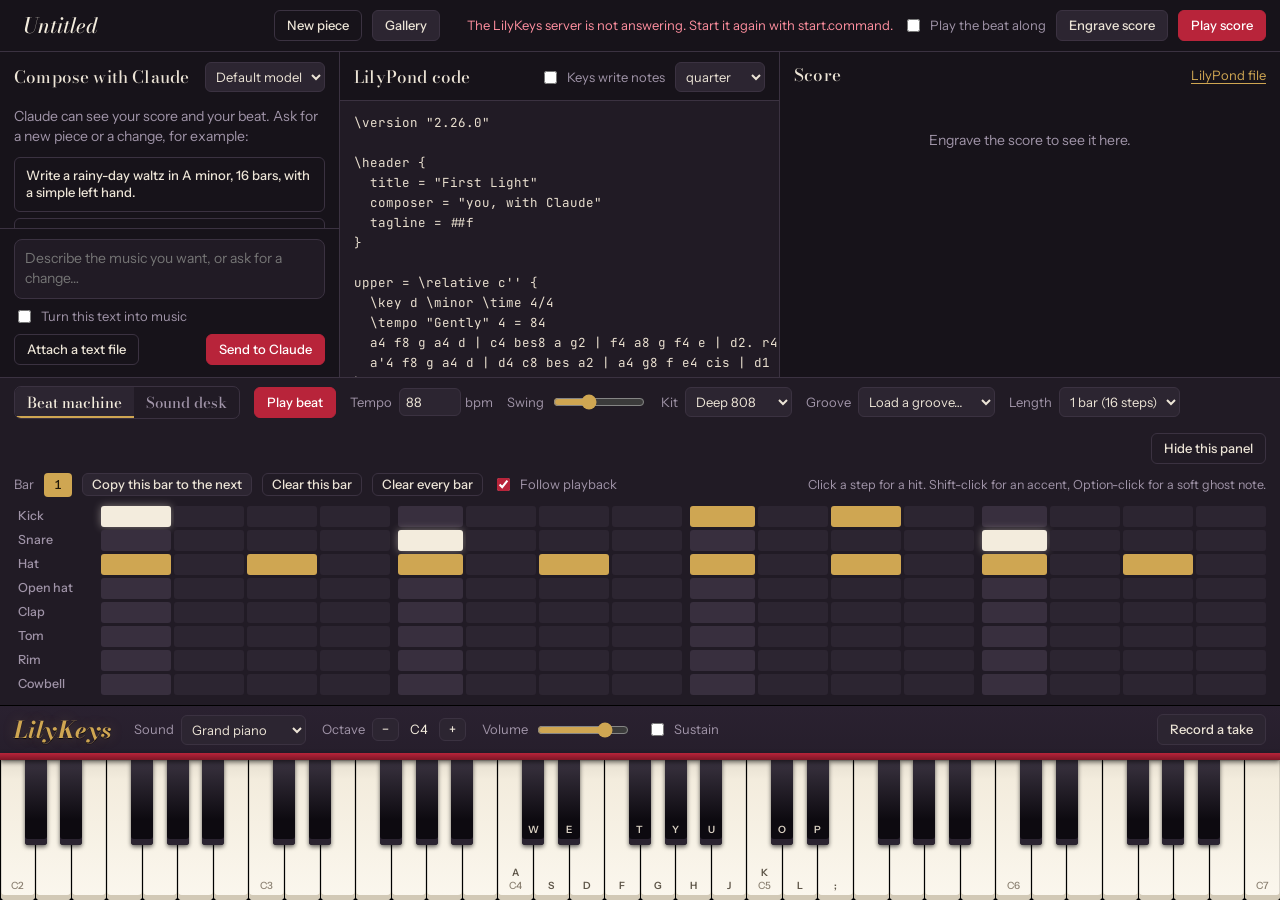
==== public/index.html @ 6b183f76 "LilyKeys: a local piano, LilyPond score and beat studio with Claude Playable piano with ten sounds, " ====
<!doctype html>
<html lang="en">
<head>
<meta charset="utf-8">
<meta name="viewport" content="width=device-width, initial-scale=1">
<title>LilyKeys</title>
<link rel="preconnect" href="https://fonts.googleapis.com">
<link rel="preconnect" href="https://fonts.gstatic.com" crossorigin>
<link href="https://fonts.googleapis.com/css2?family=Bodoni+Moda:ital,opsz,wght@0,6..96,500;0,6..96,700;1,6..96,500&family=Instrument+Sans:wght@400;500;600&family=JetBrains+Mono:wght@400;500&display=swap" rel="stylesheet">
<link rel="stylesheet" href="style.css">
</head>
<body>

<header class="top">
  <input id="pieceName" class="piece-name" value="Untitled" aria-label="Piece name" spellcheck="false">
  <span id="saveState" class="status"></span>
  <button id="btnNew" class="btn ghost">New piece</button>
  <a id="toGallery" class="btn" href="/gallery">Gallery</a>
  <span class="grow"></span>
  <span id="status" class="status" role="status"></span>
  <label class="check"><input type="checkbox" id="withBeat"> Play the beat along</label>
  <button id="btnEngrave" class="btn" title="Cmd+Enter">Engrave score</button>
  <button id="btnPlay" class="btn primary">Play score</button>
</header>

<main class="work">
  <section class="pane chat" aria-label="Compose with Claude">
    <div class="pane-head">
      <h2>Compose with Claude</h2>
      <select id="model" class="sel small" aria-label="Claude model">
        <option value="">Default model</option>
        <option value="fable">Fable</option>
        <option value="opus">Opus</option>
        <option value="sonnet">Sonnet</option>
        <option value="haiku">Haiku</option>
      </select>
    </div>
    <div id="msgs" class="msgs"></div>
    <form id="chatForm" class="chat-form">
      <textarea id="chatIn" rows="2" placeholder="Describe the music you want, or ask for a change…"></textarea>
      <div id="fileChip" class="file-chip" hidden><span id="fileName"></span><button type="button" id="fileRemove" class="btn tiny ghost">Remove</button></div>
      <div class="chat-row">
        <label class="check" title="Claude reads the text for its ideas and structure and writes music from them"><input type="checkbox" id="textMode"> Turn this text into music</label>
        <select id="textStyle" class="sel small" aria-label="Kind of music" hidden>
          <option value="instrumental">as an instrumental piece</option>
          <option value="lyrics">as a song with lyrics</option>
        </select>
      </div>
      <div class="chat-row">
        <button type="button" id="attachBtn" class="btn ghost">Attach a text file</button>
        <input type="file" id="fileIn" accept=".txt,.md,.markdown,text/plain,text/markdown" hidden>
        <span class="grow"></span>
        <button class="btn primary" id="chatSend">Send to Claude</button>
      </div>
    </form>
  </section>

  <section class="pane code" aria-label="LilyPond code">
    <div class="pane-head">
      <h2>LilyPond code</h2>
      <label class="check" title="Each key you press is typed into the code at the cursor"><input type="checkbox" id="stepMode"> Keys write notes</label>
      <select id="stepDur" class="sel small" aria-label="Note length for written notes">
        <option value="1">whole</option><option value="2">half</option><option value="4" selected>quarter</option><option value="8">eighth</option><option value="16">sixteenth</option>
      </select>
    </div>
    <textarea id="ly" class="editor" spellcheck="false" autocomplete="off" autocapitalize="off"></textarea>
    <pre id="log" class="log" hidden></pre>
  </section>

  <section class="pane sheet" aria-label="Engraved score">
    <div class="pane-head">
      <h2>Score</h2>
      <span class="grow"></span>
      <a id="dlPdf" class="dl" hidden>Download PDF</a>
      <a id="dlMidi" class="dl" hidden>MIDI</a>
      <a id="dlLy" class="dl">LilyPond file</a>
    </div>
    <div id="pages" class="pages"><p class="empty">Engrave the score to see it here.</p></div>
  </section>
</main>

<section class="beat" id="beat" aria-label="Beat machine">
  <div class="beat-ctl">
    <div class="tabs" role="tablist">
      <button id="tabBeat" class="tab on" role="tab" aria-selected="true">Beat machine</button>
      <button id="tabDesk" class="tab" role="tab" aria-selected="false">Sound desk</button>
    </div>
    <button id="beatPlay" class="btn primary">Play beat</button>
    <label class="field" title="Sets the speed of the beat and of score playback">Tempo <input type="number" id="tempo" min="40" max="220" value="92"> <span class="unit">bpm</span></label>
    <label class="field">Swing <input type="range" id="swing" min="0" max="60" value="0"></label>
    <label class="field">Kit <select id="kit" class="sel small"></select></label>
    <label class="field">Groove <select id="groove" class="sel small"><option value="">Load a groove…</option></select></label>
    <label class="field">Length <select id="bars" class="sel small">
      <option value="1">1 bar (16 steps)</option><option value="2">2 bars (32)</option><option value="4">4 bars (64)</option><option value="8">8 bars (128)</option>
    </select></label>
    <button id="beatFold" class="btn ghost fold" aria-expanded="true">Hide this panel</button>
  </div>
  <div id="beatView">
    <div class="barrow">
      <span class="field">Bar</span>
      <div id="barTabs" class="bar-tabs"></div>
      <button id="barCopy" class="btn tiny">Copy this bar to the next</button>
      <button id="barClear" class="btn tiny ghost">Clear this bar</button>
      <button id="beatClear" class="btn tiny ghost">Clear every bar</button>
      <label class="check"><input type="checkbox" id="follow" checked> Follow playback</label>
      <span class="grow"></span>
      <span class="hint">Click a step for a hit. Shift-click for an accent, Option-click for a soft ghost note.</span>
    </div>
    <div id="grid" class="grid"></div>
  </div>
  <div id="desk" class="desk" hidden></div>
</section>

<section class="piano" aria-label="Piano">
  <div class="fallboard">
    <div class="decal">LilyKeys</div>
    <label class="field">Sound <select id="sound" class="sel small"></select></label>
    <div class="field">Octave <button id="octDown" class="btn tiny" aria-label="Octave down">−</button><span id="octLabel" class="oct">C4</span><button id="octUp" class="btn tiny" aria-label="Octave up">+</button></div>
    <label class="field">Volume <input type="range" id="volume" min="0" max="100" value="80"></label>
    <label class="check" title="Or hold the space bar"><input type="checkbox" id="sustain"> Sustain</label>
    <span class="grow"></span>
    <span id="midiStatus" class="status"></span>
    <button id="btnRec" class="btn">Record a take</button>
  </div>
  <div class="felt"></div>
  <div id="keys" class="keys"></div>
</section>

<script src="audio.js"></script>
<script src="app.js"></script>
</body>
</html>
---- public/style.css ----
/* LilyKeys — palette taken from the inside of a piano: ebony, ivory, damper felt, brass. */
:root {
  --ebony: #17131a;
  --case: #211b25;
  --well: #2c2531;
  --line: #3b3241;
  --ivory: #f3ecdd;
  --paper: #f8f3e7;
  --felt: #b8243a;
  --felt-deep: #7d1626;
  --brass: #cfa652;
  --brass-dim: #8a6f38;
  --text: #ece4d6;
  --muted: #a094a8;
  --display: "Bodoni Moda", "Didot", "Bodoni 72", Georgia, serif;
  --ui: "Instrument Sans", "Avenir Next", "Helvetica Neue", sans-serif;
  --mono: "JetBrains Mono", "SF Mono", Menlo, monospace;
}
* { box-sizing: border-box; }
html, body { height: 100%; margin: 0; }
body {
  display: grid; grid-template-rows: auto minmax(0, 1fr) auto auto;
  background: var(--ebony); color: var(--text);
  font: 400 14px/1.45 var(--ui); overflow: hidden;
}
h2 { font: 500 17px/1 var(--display); letter-spacing: .01em; margin: 0; white-space: nowrap; }
.grow { flex: 1; }
:focus-visible { outline: 2px solid var(--brass); outline-offset: 2px; }

/* Controls */
.btn {
  font: 500 13px/1 var(--ui); color: var(--text); background: var(--well);
  border: 1px solid var(--line); border-radius: 6px; padding: 8px 12px; cursor: pointer; white-space: nowrap;
}
.btn:hover { border-color: var(--brass-dim); }
.btn:active { transform: translateY(1px); }
.btn.primary { background: var(--felt); border-color: var(--felt); color: #fff; }
.btn.primary:hover { background: #c92b43; border-color: #c92b43; }
.btn.ghost { background: transparent; }
.btn.tiny { padding: 4px 9px; }
.btn.on { background: var(--brass); border-color: var(--brass); color: #20180a; }
.btn:disabled { opacity: .5; cursor: default; }
.sel, input[type=number] {
  font: 400 13px/1 var(--ui); color: var(--text); background: var(--well);
  border: 1px solid var(--line); border-radius: 6px; padding: 7px 8px; max-width: 190px;
}
.sel.small, input[type=number] { padding: 5px 6px; }
input[type=number] { width: 62px; }
input[type=range] { accent-color: var(--brass); width: 92px; }
input[type=checkbox] { accent-color: var(--felt); }
.field, .check { display: inline-flex; align-items: center; gap: 7px; color: var(--muted); font-size: 13px; white-space: nowrap; }
.check { cursor: pointer; }
.unit { margin-left: -3px; }
.status { color: var(--muted); font-size: 13px; white-space: nowrap; overflow: hidden; text-overflow: ellipsis; }
.status.bad { color: #ff8f9f; }

/* Top bar */
.top { display: flex; align-items: center; gap: 10px; padding: 9px 14px; border-bottom: 1px solid var(--line); }
.piece-name {
  font: italic 500 21px/1.1 var(--display); color: var(--ivory); background: transparent;
  border: 1px solid transparent; border-radius: 6px; padding: 4px 8px; width: 240px; min-width: 100px;
}
.piece-name:hover, .piece-name:focus { border-color: var(--line); }

/* Workspace */
.work { display: grid; grid-template-columns: minmax(270px, 0.85fr) minmax(300px, 1.1fr) minmax(320px, 1.25fr); min-height: 0; }
.pane { display: flex; flex-direction: column; min-width: 0; min-height: 0; border-right: 1px solid var(--line); }
.pane:last-child { border-right: 0; }
.pane-head { display: flex; align-items: center; gap: 10px; padding: 10px 14px 8px; min-height: 44px; }
.pane-head h2 { margin-right: auto; }

.msgs { flex: 1; overflow-y: auto; padding: 4px 14px 10px; display: flex; flex-direction: column; gap: 10px; }
.msg { max-width: 34em; white-space: pre-wrap; overflow-wrap: anywhere; }
.msg.user { align-self: flex-end; background: var(--well); border-radius: 10px 10px 2px 10px; padding: 8px 11px; }
.msg.claude { border-left: 2px solid var(--brass); padding: 2px 0 2px 11px; }
.msg.error { border-left: 2px solid var(--felt); padding-left: 11px; color: #ff8f9f; }
.msg .note { display: block; margin-top: 6px; color: var(--muted); font-size: 12.5px; }
.msg .undo { margin-top: 6px; }
.msg.thinking { color: var(--muted); font-style: italic; }
.ideas { display: flex; flex-direction: column; gap: 6px; margin-top: 2px; }
.ideas p { margin: 0 0 4px; color: var(--muted); }
.idea { text-align: left; white-space: normal; line-height: 1.35; padding: 9px 11px; }
.chat-form { display: flex; flex-direction: column; gap: 8px; padding: 10px 14px 12px; border-top: 1px solid var(--line); }
.chat-form textarea {
  font: 400 14px/1.4 var(--ui); color: var(--text); background: var(--case);
  border: 1px solid var(--line); border-radius: 8px; padding: 9px 10px; resize: none;
}
.chat-row { display: flex; align-items: center; gap: 8px; flex-wrap: wrap; }
.file-chip { display: flex; align-items: center; gap: 8px; padding: 6px 6px 6px 10px; border: 1px solid var(--brass-dim); border-radius: 8px; color: var(--ivory); font-size: 13px; }
.file-chip[hidden] { display: none; }
.file-chip span { flex: 1; overflow: hidden; text-overflow: ellipsis; white-space: nowrap; }
a.btn { text-decoration: none; display: inline-block; }

.editor {
  flex: 1; min-height: 0; width: 100%; resize: none; border: 0; border-top: 1px solid var(--line);
  background: var(--case); color: #e9dfcf; padding: 12px 14px; tab-size: 2;
  font: 400 12.5px/1.6 var(--mono); white-space: pre; overflow: auto;
}
.editor:focus { outline: none; box-shadow: inset 2px 0 0 var(--brass); }
.log {
  margin: 0; max-height: 34%; overflow: auto; padding: 9px 14px; border-top: 1px solid var(--felt-deep);
  background: #24141a; color: #ffb3bd; font: 400 12px/1.5 var(--mono); white-space: pre-wrap;
}

.pages { flex: 1; overflow: auto; padding: 4px 16px 18px; display: flex; flex-direction: column; gap: 14px; align-items: center; }
.page { width: 100%; max-width: 760px; background: var(--paper); border-radius: 2px; box-shadow: 0 10px 30px rgba(0, 0, 0, .5); display: block; }
.pages.stale .page { opacity: .55; }
.empty { color: var(--muted); margin: 30px 0; }
.dl { color: var(--brass); font-size: 13px; text-decoration: underline; text-underline-offset: 3px; cursor: pointer; white-space: nowrap; }
.dl:hover { color: var(--ivory); }

/* Beat machine */
.beat { border-top: 1px solid var(--line); background: var(--case); padding: 8px 14px 10px; }
.beat-ctl { display: flex; align-items: center; gap: 14px; flex-wrap: wrap; }
.beat-ctl .fold { margin-left: auto; }
.grid { display: grid; grid-template-columns: 84px repeat(16, minmax(0, 1fr)); gap: 3px; margin-top: 9px; }
.beat.folded #beatView, .beat.folded .desk { display: none; }
.tabs { display: inline-flex; border: 1px solid var(--line); border-radius: 7px; overflow: hidden; }
.tab { font: 500 15px/1 var(--display); color: var(--muted); background: transparent; border: 0; padding: 8px 12px; cursor: pointer; white-space: nowrap; }
.tab.on { background: var(--well); color: var(--ivory); box-shadow: inset 0 -2px 0 var(--brass); }
.barrow { display: flex; align-items: center; gap: 10px; margin-top: 9px; flex-wrap: wrap; }
.bar-tabs { display: inline-flex; gap: 3px; }
.bar { font: 500 12.5px/1 var(--ui); min-width: 28px; padding: 5px 0; color: var(--muted); background: var(--well); border: 1px solid transparent; border-radius: 4px; cursor: pointer; font-variant-numeric: tabular-nums; }
.bar.on { color: #20180a; background: var(--brass); }
.bar.playing { border-color: var(--felt); box-shadow: 0 0 0 1px var(--felt); }
.hint { color: var(--muted); font-size: 12.5px; }
.step.ghost { background: var(--brass-dim); opacity: .75; }

/* Sound desk */
.desk { display: flex; flex-wrap: wrap; gap: 8px 26px; margin-top: 10px; align-items: flex-start; }
.desk[hidden] { display: none; }
.desk-group h3 { font: 500 15px/1 var(--display); margin: 0 0 8px; color: var(--ivory); }
.knobs { display: flex; gap: 4px; flex-wrap: wrap; }
.knob-cell { width: 66px; display: flex; flex-direction: column; align-items: center; gap: 5px; }
.knob-name { font-size: 11.5px; color: var(--muted); white-space: nowrap; font-variant-numeric: tabular-nums; }
.knob-cell.live .knob-name { color: var(--ivory); }
.knob {
  --p: 0; width: 42px; height: 42px; border-radius: 50%; position: relative; cursor: ns-resize; touch-action: none;
  background: conic-gradient(from 225deg, var(--brass) calc(var(--p) * 270deg), var(--well) 0 270deg, transparent 0);
}
.knob::before {
  content: ""; position: absolute; inset: 4px; border-radius: 50%;
  background: radial-gradient(circle at 35% 30%, #50455a, #1c171f 72%); box-shadow: 0 2px 5px rgba(0, 0, 0, .6);
}
.knob i {
  position: absolute; left: 50%; top: 50%; width: 2px; height: 16px; margin-left: -1px; border-radius: 1px;
  background: linear-gradient(transparent 35%, var(--ivory) 35%); transform-origin: 50% 0;
  transform: rotate(calc(45deg + var(--p) * 270deg));
}
.desk-side { display: flex; flex-direction: column; gap: 10px; align-items: flex-start; padding-top: 23px; }
.track {
  font: 500 12.5px/1 var(--ui); color: var(--muted); background: transparent; border: 0;
  text-align: left; padding: 0 4px; cursor: pointer; border-radius: 4px; height: 21px;
}
.track:hover { color: var(--ivory); }
.step { height: 21px; border-radius: 3px; border: 0; padding: 0; background: var(--well); cursor: pointer; }
.step.beat1 { background: #382f3e; }
.step:nth-child(17n+6), .step:nth-child(17n+10), .step:nth-child(17n+14) { margin-left: 5px; }
.step:hover { box-shadow: inset 0 0 0 1px var(--brass-dim); }
.step.on { background: var(--brass); }
.step.accent { background: var(--ivory); box-shadow: 0 0 9px rgba(243, 236, 221, .45); }
.step.now { box-shadow: inset 0 0 0 2px var(--felt); }
.step.on.now, .step.accent.now { filter: brightness(1.25); }

/* Piano */
.piano { background: linear-gradient(#2a2130, #1b161f); border-top: 1px solid #000; }
.fallboard { display: flex; align-items: center; gap: 16px; padding: 8px 14px; flex-wrap: wrap; }
.decal {
  font: italic 700 23px/1 var(--display); color: var(--brass); letter-spacing: .02em; padding-right: 6px;
  text-shadow: 0 1px 0 rgba(0, 0, 0, .7), 0 0 14px rgba(207, 166, 82, .25);
}
.oct { display: inline-block; min-width: 26px; text-align: center; color: var(--ivory); font-variant-numeric: tabular-nums; }
.felt { height: 7px; background: linear-gradient(var(--felt), var(--felt-deep)); box-shadow: 0 2px 5px rgba(0, 0, 0, .6); position: relative; z-index: 3; }
.keys { position: relative; height: 140px; display: flex; user-select: none; -webkit-user-select: none; touch-action: none; background: #000; }
.key { position: relative; cursor: pointer; }
.key.white {
  flex: 1; margin: 0 .5px; border-radius: 0 0 4px 4px;
  background: linear-gradient(#e6dfd0 0%, var(--ivory) 14%, #fbf7ee 100%);
  box-shadow: inset 0 -5px 0 #d2c9b6, inset 0 0 0 1px rgba(0, 0, 0, .12);
}
.key.black {
  position: absolute; top: 0; height: 61%; z-index: 2; border-radius: 0 0 3px 3px;
  background: linear-gradient(#3a3340, #0d0a10 70%); box-shadow: inset 0 -6px 0 #2a2330, 0 2px 4px rgba(0, 0, 0, .6);
}
.key.white.down { background: linear-gradient(#e9c97f, #f4dfa9); box-shadow: inset 0 -2px 0 #b89242; }
.key.black.down { background: linear-gradient(#8a6f38, #4d3d1c); box-shadow: inset 0 -3px 0 #3a2e15; }
.key.white.sung { background: linear-gradient(#e2a2ab, #f4d3d8); box-shadow: inset 0 -2px 0 #b8243a; }
.key.black.sung { background: linear-gradient(#b8243a, #6b1322); box-shadow: inset 0 -3px 0 #4a0d18; }
.key span { position: absolute; left: 0; right: 0; bottom: 8px; text-align: center; pointer-events: none; font: 500 10px/1.3 var(--ui); color: #8b8172; }
.key.black span { bottom: 9px; color: #a89f92; }
.key span b { display: block; font-weight: 600; color: #5d5548; }
.key.black span b { color: #d9d0c2; }

@media (max-width: 1100px) {
  .work { grid-template-columns: 1fr 1fr; grid-template-rows: minmax(0, 1fr) minmax(0, 1fr); }
  .pane.sheet { grid-row: 1 / 3; grid-column: 2; }
  .pane.chat { border-bottom: 1px solid var(--line); }
  .check, .field { font-size: 12px; }
}
@media (max-height: 820px) { .keys { height: 112px; } .step, .track { height: 18px; } }
@media (prefers-reduced-motion: reduce) { * { transition: none !important; animation: none !important; } }

/* Gallery */
body.gallery { display: block; overflow: auto; height: auto; min-height: 100%; }
body.gallery.has-player { padding-bottom: 130px; }
.g-top { display: flex; align-items: baseline; gap: 16px; padding: 22px 28px 6px; }
.g-top h1 { font: italic 500 34px/1 var(--display); margin: 0; color: var(--ivory); }
.g-top .btn { align-self: center; }
.cards { display: grid; grid-template-columns: repeat(auto-fill, minmax(250px, 1fr)); gap: 30px 24px; padding: 22px 28px 40px; }
.cards .empty { grid-column: 1 / -1; font-size: 16px; }
.card h2 { font: italic 500 21px/1.2 var(--display); white-space: normal; margin: 12px 0 3px; color: var(--ivory); overflow-wrap: anywhere; }
.card .meta { margin: 0 0 8px; color: var(--muted); font-size: 13px; }
.cover {
  display: block; width: 100%; aspect-ratio: 4 / 3; padding: 0; border: 0; border-radius: 3px; overflow: hidden; cursor: pointer;
  position: relative; background: var(--paper); box-shadow: 0 10px 26px rgba(0, 0, 0, .5);
}
.cover img { width: 100%; height: 100%; object-fit: cover; object-position: top; display: block; }
.cover.blank::before { content: "No score yet"; position: absolute; inset: 0; display: grid; place-items: center; color: #8b8172; font: italic 500 18px var(--display); }
.cover-play {
  position: absolute; left: 10px; bottom: 10px; padding: 7px 13px; border-radius: 20px;
  background: var(--felt); color: #fff; font: 500 13px/1 var(--ui); opacity: 0; transition: opacity .15s;
}
.cover:hover .cover-play, .cover:focus-visible .cover-play, .card.current .cover-play { opacity: 1; }
.card.current .cover { outline: 2px solid var(--felt); outline-offset: 3px; }
.card-actions { display: flex; flex-wrap: wrap; gap: 4px 14px; font-size: 13px; }
.card-actions a, .card-actions .del { color: var(--brass); background: none; border: 0; padding: 0; font: inherit; cursor: pointer; text-decoration: underline; text-underline-offset: 3px; }
.card-actions a:hover { color: var(--ivory); }
.card-actions .del { color: var(--muted); margin-left: auto; }
.card-actions .del:hover { color: #ff8f9f; }

.player { position: fixed; left: 0; right: 0; bottom: 0; background: linear-gradient(#2a2130, #1b161f); box-shadow: 0 -12px 30px rgba(0, 0, 0, .55); z-index: 10; }
.player[hidden] { display: none; }
.player-in { display: flex; align-items: center; gap: 18px; padding: 14px 28px 16px; }
.pp { width: 52px; height: 52px; flex: none; border-radius: 50%; border: 0; cursor: pointer; background: var(--felt); color: #fff; display: grid; place-items: center; box-shadow: 0 3px 10px rgba(0, 0, 0, .5); }
.pp:hover { background: #c92b43; }
.now { width: 210px; flex: none; min-width: 0; }
.now-name { font: italic 500 19px/1.2 var(--display); color: var(--ivory); display: -webkit-box; -webkit-line-clamp: 2; -webkit-box-orient: vertical; overflow: hidden; }
.now-time { color: var(--muted); font-size: 13px; margin-top: 3px; font-variant-numeric: tabular-nums; }
.roll-wrap { flex: 1; min-width: 120px; display: flex; flex-direction: column; gap: 4px; }
.roll { width: 100%; height: 72px; display: block; background: var(--ebony); border-radius: 6px; }
.roll-wrap .seek { width: 100%; margin: 0; }
@media (max-width: 760px) { .player-in { flex-wrap: wrap; gap: 10px 14px; } .now { width: auto; flex: 1; } .roll-wrap { order: 5; flex-basis: 100%; } body.gallery.has-player { padding-bottom: 210px; } }
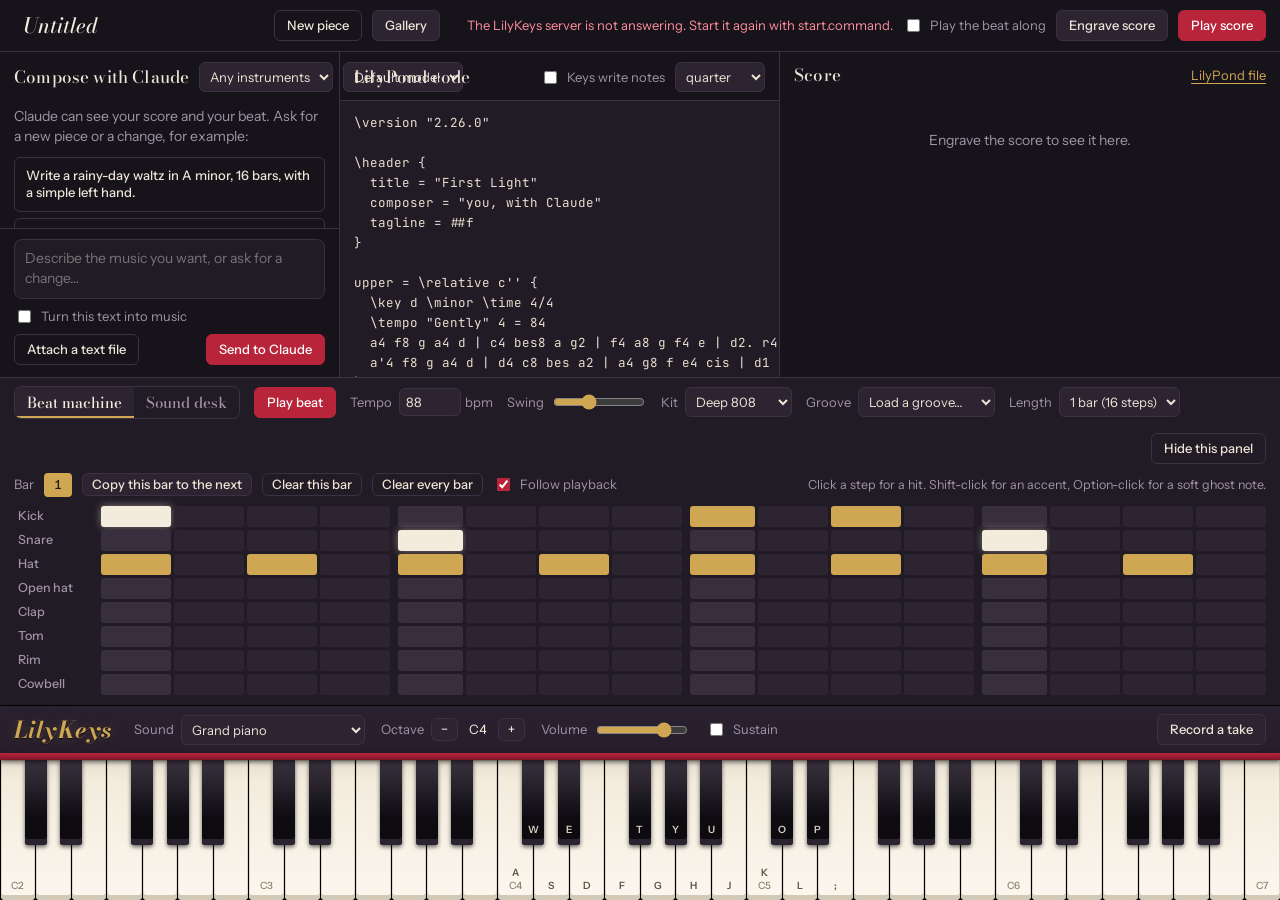
==== commit 7cf81b11: "Add orchestra and band instruments, ensemble picker, and a one-step installer - Sampled General MIDI" ====
--- a/public/index.html
+++ b/public/index.html
@@ -11,6 +11,7 @@
 </head>
 <body>
 
+<div id="setupNote" class="setup-note" role="alert" hidden></div>
 <header class="top">
   <input id="pieceName" class="piece-name" value="Untitled" aria-label="Piece name" spellcheck="false">
   <span id="saveState" class="status"></span>
@@ -27,6 +28,25 @@
   <section class="pane chat" aria-label="Compose with Claude">
     <div class="pane-head">
       <h2>Compose with Claude</h2>
+      <select id="ensemble" class="sel small" aria-label="Instruments Claude writes for" title="Which instruments Claude writes for">
+        <option value="auto">Any instruments</option>
+        <option value="piano">Solo piano</option>
+        <option value="orchestra">Full orchestra</option>
+        <option value="film">Film score</option>
+        <option value="strings">String orchestra</option>
+        <option value="quartet">String quartet</option>
+        <option value="chamber">Wind quintet</option>
+        <option value="brass">Brass ensemble</option>
+        <option value="choir">Choir</option>
+        <option value="jazz">Jazz combo</option>
+        <option value="rock">Rock band</option>
+        <option value="pop">Pop band</option>
+        <option value="electronic">Electronic</option>
+        <option value="lofi">Lo-fi hip-hop</option>
+        <option value="latin">Latin</option>
+        <option value="folk">Folk and celtic</option>
+        <option value="world">World</option>
+      </select>
       <select id="model" class="sel small" aria-label="Claude model">
         <option value="">Default model</option>
         <option value="fable">Fable</option>
@@ -126,6 +146,7 @@
   <div id="keys" class="keys"></div>
 </section>
 
+<script src="instruments.js"></script>
 <script src="audio.js"></script>
 <script src="app.js"></script>
 </body>
--- a/public/style.css
+++ b/public/style.css
@@ -48,6 +48,8 @@
 input[type=number] { width: 62px; }
 input[type=range] { accent-color: var(--brass); width: 92px; }
 input[type=checkbox] { accent-color: var(--felt); }
+.setup-note { background: var(--felt-deep); color: #fff; padding: 8px 16px; font-size: 13px; line-height: 1.45; }
+.setup-note code { background: rgba(0,0,0,.3); padding: 1px 5px; border-radius: 4px; font-family: 'JetBrains Mono', monospace; }
 .field, .check { display: inline-flex; align-items: center; gap: 7px; color: var(--muted); font-size: 13px; white-space: nowrap; }
 .check { cursor: pointer; }
 .unit { margin-left: -3px; }
